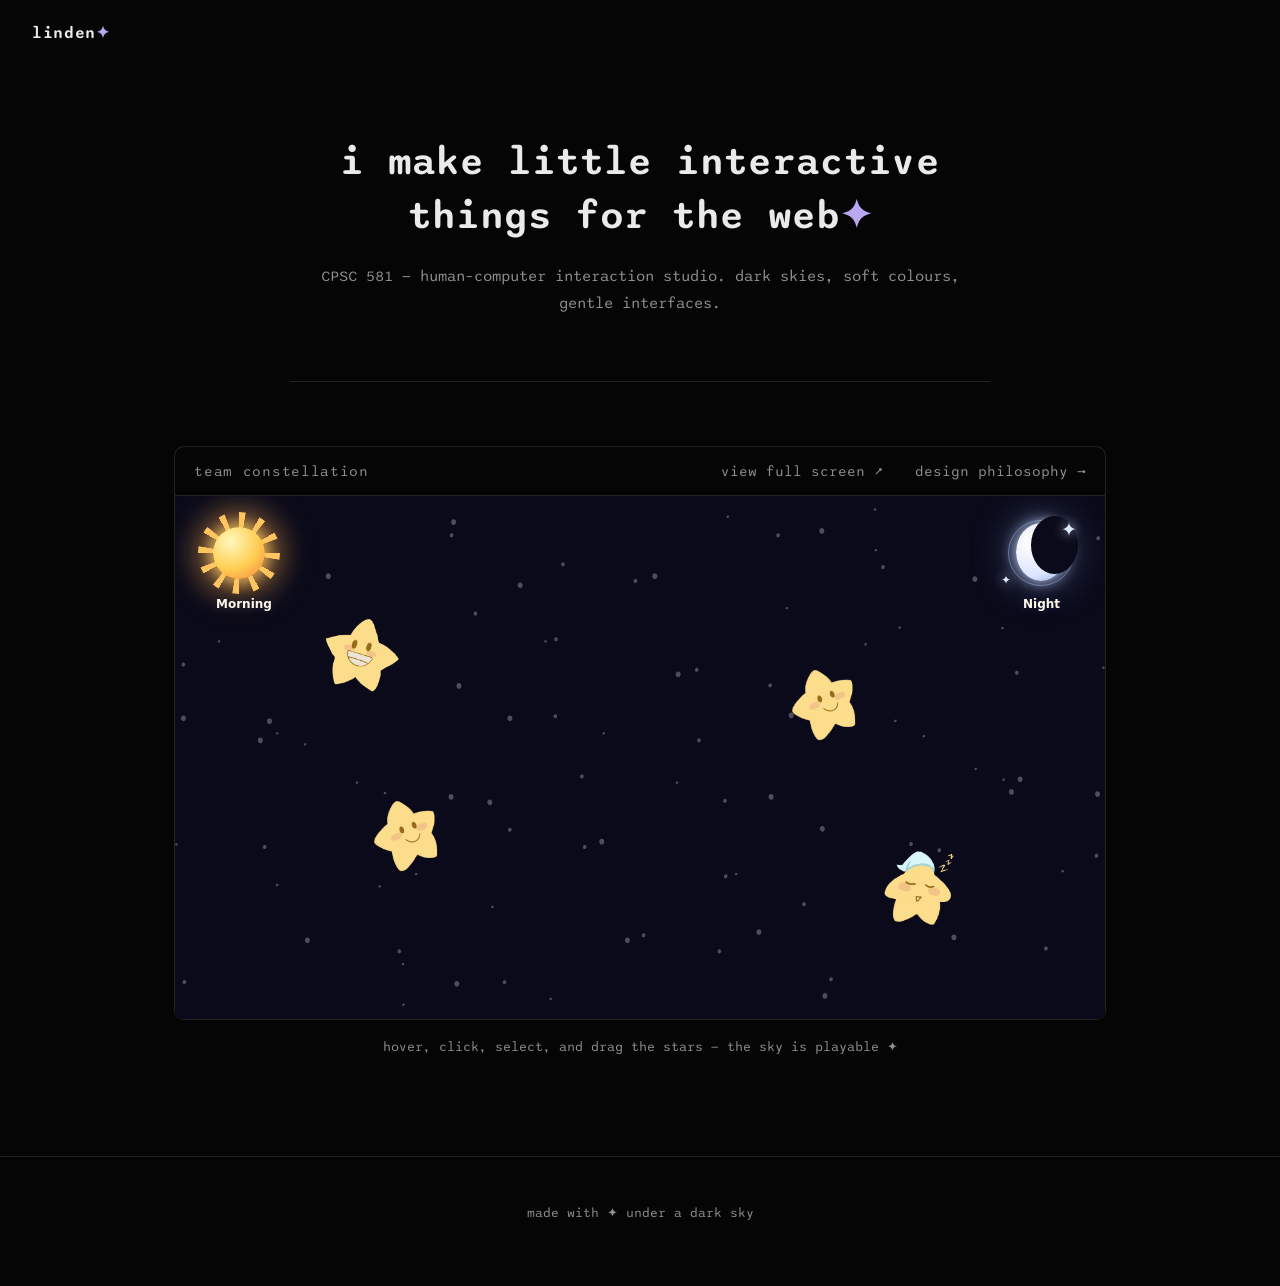
==== index.html @ afd8b371 "portfolio base" ====
<!DOCTYPE html>
<html lang="en">
<head>
  <meta charset="UTF-8">
  <meta name="viewport" content="width=device-width, initial-scale=1.0">
  <title>linden — CPSC 581 portfolio</title>
  <link rel="preconnect" href="https://fonts.googleapis.com">
  <link rel="preconnect" href="https://fonts.gstatic.com" crossorigin>
  <link href="https://fonts.googleapis.com/css2?family=Sono:ital,wght,MONO@0,200..800,0..1&display=swap" rel="stylesheet">
  <link rel="stylesheet" href="style.css">
</head>
<body>

  <header class="site-header">
    <p class="site-title">linden<span class="star">✦</span></p>
  </header>

  <main>

    <section class="intro">
      <h1>i make little interactive things for the web<span class="star">✦</span></h1>
      <p class="intro-sub">
        CPSC 581 — human–computer interaction studio. dark skies, soft colours,
        gentle interfaces.
      </p>
    </section>

    <hr class="sep">

    <section id="projects" class="project">

      <div class="project-bar">
        <span class="project-name">team constellation</span>
        <nav class="project-links">
          <a href="projects/team-constellation/index.html" target="_blank" rel="noopener">view full screen ↗</a>
          <a href="design-philosophy.html">design philosophy →</a>
        </nav>
      </div>

      <div class="project-embed">
        <iframe
          src="projects/team-constellation/index.html"
          title="Team Constellation — interactive demo"
          loading="lazy"></iframe>
      </div>

      <p class="project-caption">
        hover, click, select, and drag the stars — the sky is playable ✦
      </p>

      <!-- next project: duplicate the .project block above, no cards needed -->

    </section>

  </main>

  <footer class="site-footer">
    <p>made with ✦ under a dark sky</p>
  </footer>

</body>
</html>
---- style.css ----
/* ✦ minimal dark portfolio — Sono mono ✦ */

:root {
  --bg: #050505;          /* almost pure black */
  --text: #eaeaea;        /* light text */
  --text-dim: #8f8f8f;    /* muted grey */
  --line: #232323;        /* separator lines */
  --accent: #b9a7f2;      /* soft lavender */
  --accent-2: #f2a7cf;    /* soft pink */
}

* { box-sizing: border-box; }

html { scroll-behavior: smooth; }

body {
  margin: 0;
  min-height: 100vh;
  background: var(--bg);
  color: var(--text);
  font-family: "Sono", monospace;
  font-optical-sizing: auto;
  font-weight: 400;
  font-style: normal;
  font-variation-settings: "MONO" 1;
  line-height: 1.8;
}

.star { color: var(--accent); }

.apply-sono {
  font-family: "Sono", monospace;
  font-optical-sizing: auto;
  font-weight: 400;
  font-style: normal;
  font-variation-settings: "MONO" 1;
}

a {
  color: var(--text);
  text-decoration: none;
  transition: color 0.2s;
}

a:hover { color: var(--accent); }

/* title */
.site-header {
  padding: 1.2rem 2rem 0;
}

.site-title {
  margin: 0;
  font-weight: 600;
  letter-spacing: 0.04em;
}

/* intro */
.intro {
  max-width: 700px;
  margin: 0 auto;
  padding: 5.5rem 1.5rem 4rem;
  text-align: center;
}

.intro h1 {
  font-size: clamp(1.6rem, 4vw, 2.4rem);
  font-weight: 600;
  line-height: 1.4;
  margin: 0 0 1.2rem;
}

.intro-sub {
  color: var(--text-dim);
  margin: 0;
  font-size: 0.95rem;
}

/* line separator */
.sep {
  border: none;
  border-top: 1px solid var(--line);
  margin: 0 auto;
  max-width: 700px;
  width: calc(100% - 3rem);
}

/* project */
.project {
  max-width: 980px;
  margin: 0 auto;
  padding: 4rem 1.5rem 4rem;
}

/* top bar of the project */
.project-bar {
  display: flex;
  align-items: center;
  justify-content: space-between;
  flex-wrap: wrap;
  gap: 0.5rem 1.5rem;
  border: 1px solid var(--line);
  border-bottom: none;
  border-radius: 10px 10px 0 0;
  padding: 0.7rem 1.2rem;
  font-size: 0.88rem;
}

.project-name {
  color: var(--text-dim);
  letter-spacing: 0.05em;
}

.project-links a {
  margin-left: 1.4rem;
  color: var(--text-dim);
}

.project-links a:first-child { margin-left: 0; }

.project-links a:hover {
  color: var(--accent-2);
}

/* embed */
.project-embed {
  border: 1px solid var(--line);
  border-radius: 0 0 10px 10px;
  overflow: hidden;
}

.project-embed iframe {
  display: block;
  width: 100%;
  aspect-ratio: 16 / 9;
  border: none;
  background: #000;
}

.project-caption {
  text-align: center;
  color: var(--text-dim);
  font-size: 0.82rem;
  margin: 1rem 0 0;
}

/* footer */
.site-footer {
  border-top: 1px solid var(--line);
  margin-top: 2rem;
  padding: 2rem 1rem 3rem;
  text-align: center;
  color: var(--text-dim);
  font-size: 0.8rem;
}

/* small screens */
@media (max-width: 560px) {
  .site-header { padding: 1rem 1.2rem 0; }
  .intro { padding: 4rem 1.2rem 3rem; }
  .project { padding: 3rem 1.2rem 3rem; }
  .project-links a { margin-left: 1rem; }
}
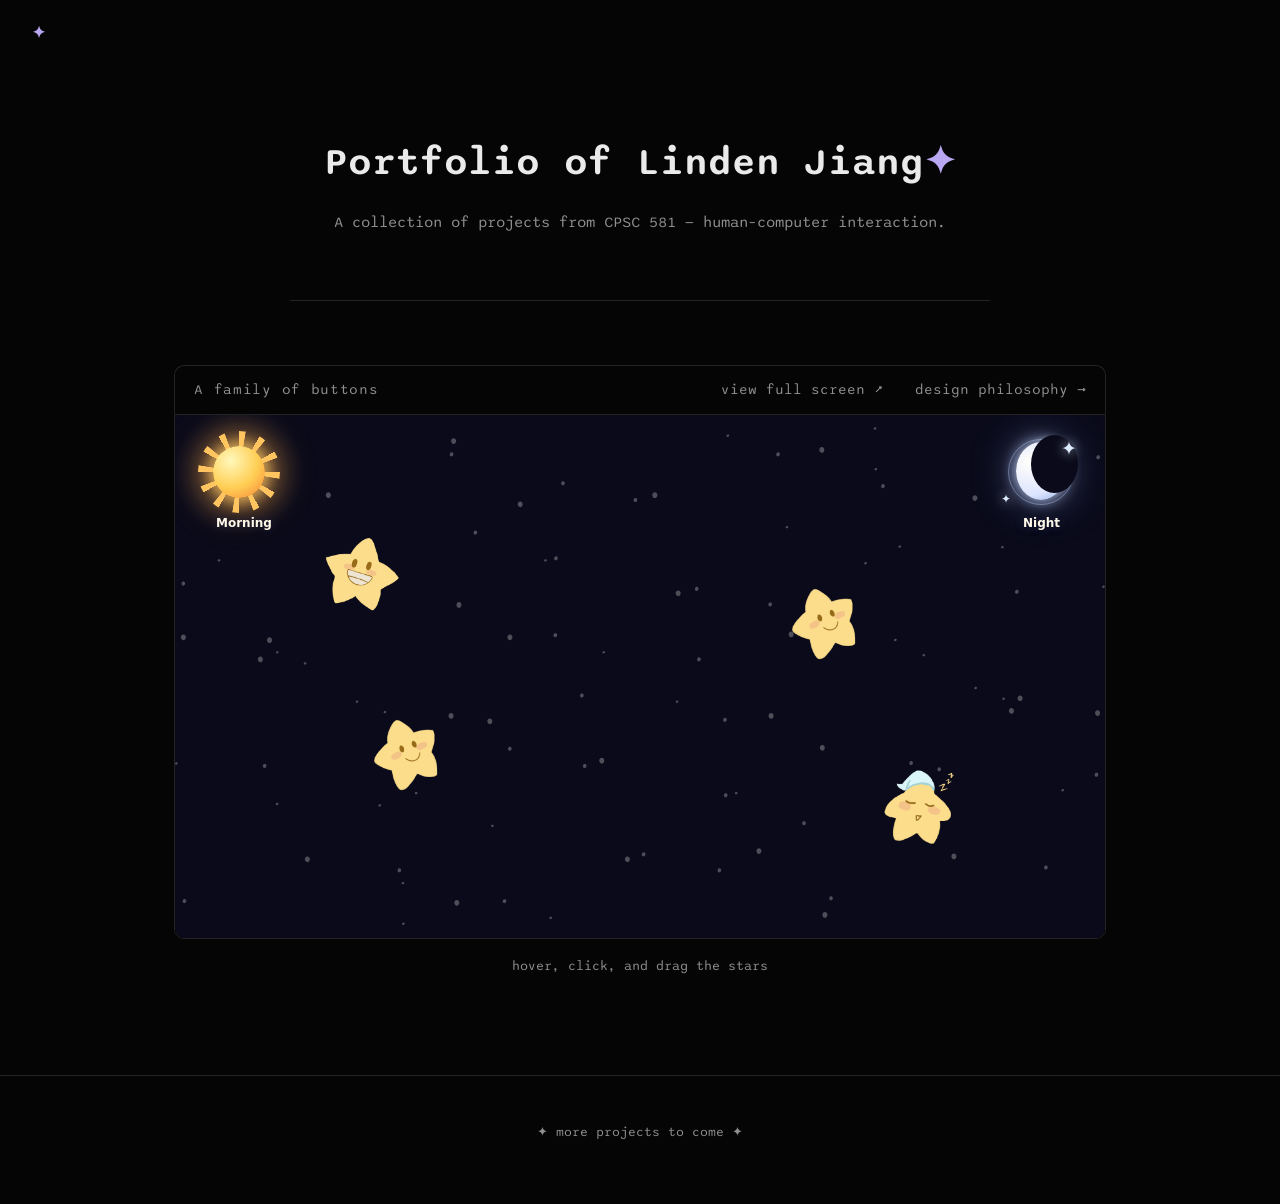
==== commit a2c18525: "titles" ====
--- a/index.html
+++ b/index.html
@@ -12,16 +12,15 @@
 <body>
 
   <header class="site-header">
-    <p class="site-title">linden<span class="star">✦</span></p>
+    <p class="site-title"><span class="star">✦</span></p>
   </header>
 
   <main>
 
     <section class="intro">
-      <h1>i make little interactive things for the web<span class="star">✦</span></h1>
+      <h1>Portfolio of Linden Jiang<span class="star">✦</span></h1>
       <p class="intro-sub">
-        CPSC 581 — human–computer interaction studio. dark skies, soft colours,
-        gentle interfaces.
+        A collection of projects from CPSC 581 — human–computer interaction.
       </p>
     </section>
 
@@ -30,7 +29,7 @@
     <section id="projects" class="project">
 
       <div class="project-bar">
-        <span class="project-name">team constellation</span>
+        <span class="project-name">A family of buttons</span>
         <nav class="project-links">
           <a href="projects/team-constellation/index.html" target="_blank" rel="noopener">view full screen ↗</a>
           <a href="design-philosophy.html">design philosophy →</a>
@@ -45,7 +44,7 @@
       </div>
 
       <p class="project-caption">
-        hover, click, select, and drag the stars — the sky is playable ✦
+        hover, click, and drag the stars
       </p>
 
       <!-- next project: duplicate the .project block above, no cards needed -->
@@ -55,7 +54,7 @@
   </main>
 
   <footer class="site-footer">
-    <p>made with ✦ under a dark sky</p>
+    <p> ✦ more projects to come ✦ </p>
   </footer>
 
 </body>
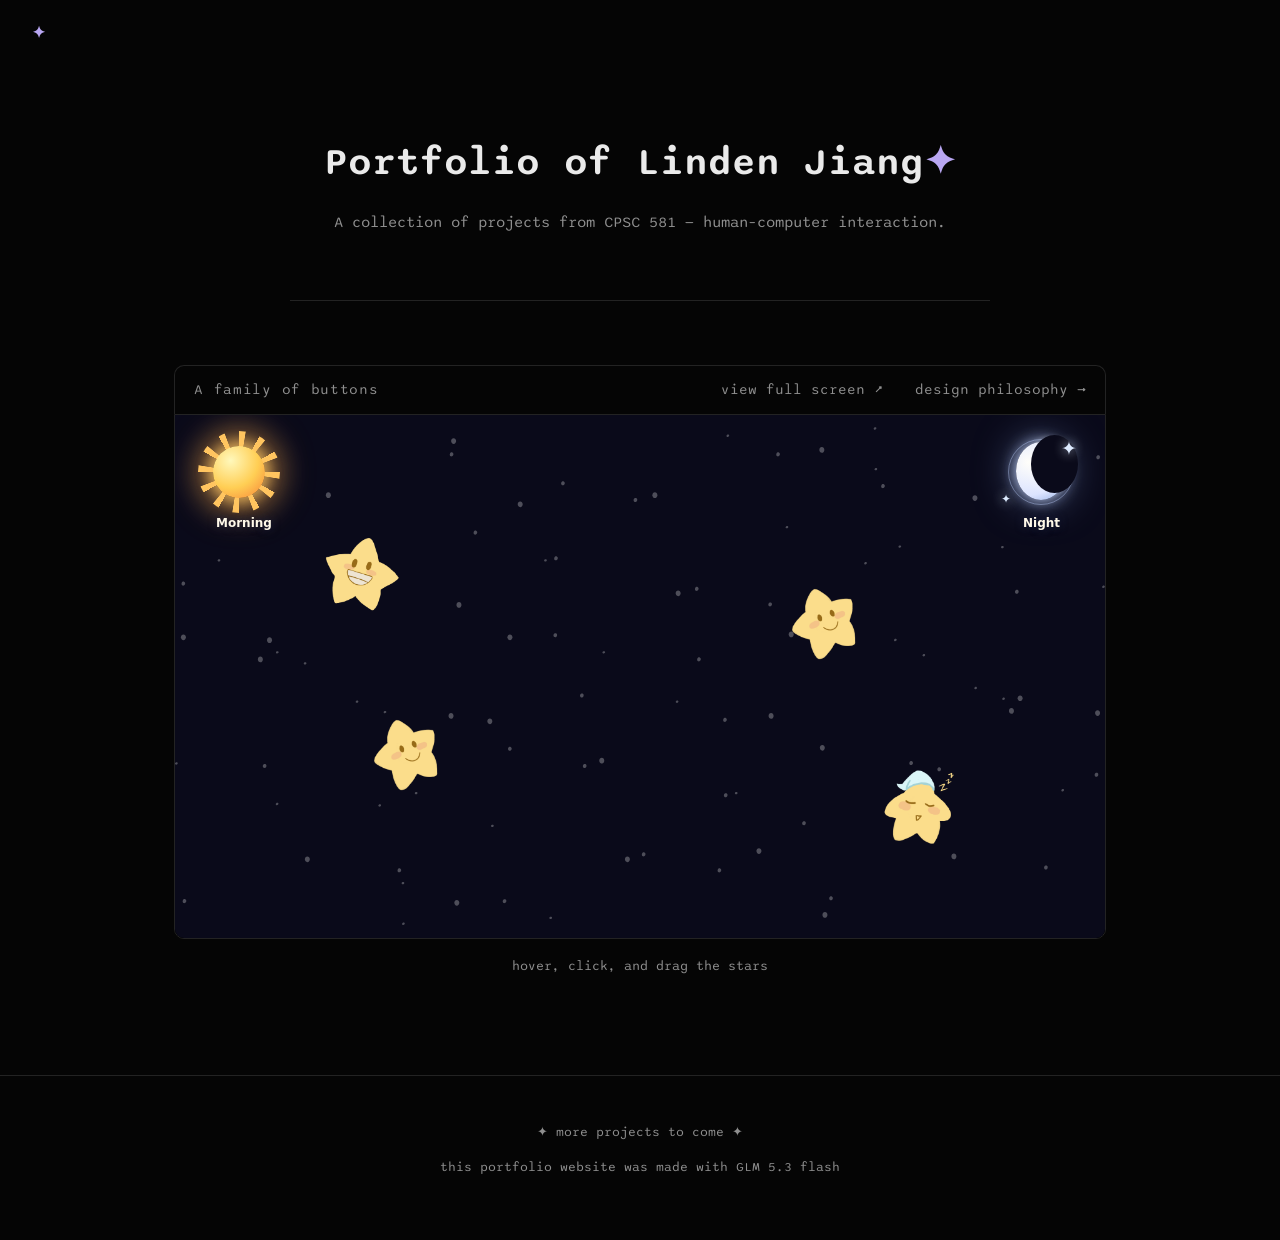
==== commit 9b9c3806: "add more design philosophy and genai usage note" ====
--- a/index.html
+++ b/index.html
@@ -7,7 +7,7 @@
   <link rel="preconnect" href="https://fonts.googleapis.com">
   <link rel="preconnect" href="https://fonts.gstatic.com" crossorigin>
   <link href="https://fonts.googleapis.com/css2?family=Sono:ital,wght,MONO@0,200..800,0..1&display=swap" rel="stylesheet">
-  <link rel="stylesheet" href="style.css">
+  <link rel="stylesheet" href="style.css?v=7">
 </head>
 <body>
 
@@ -55,6 +55,7 @@
 
   <footer class="site-footer">
     <p> ✦ more projects to come ✦ </p>
+    <p> this portfolio website was made with GLM 5.3 flash </p>
   </footer>
 
 </body>
--- a/style.css
+++ b/style.css
@@ -144,6 +144,93 @@
   margin: 1rem 0 0;
 }
 
+/* essay page (design philosophy) */
+.essay {
+  max-width: 940px;
+  margin: 0 auto;
+  padding: 4rem 1.5rem 3rem;
+}
+
+.sep-wide { max-width: 940px; }
+
+.essay p {
+  color: var(--text-dim);
+  margin: 0 0 1.5rem;
+}
+
+.essay ul,
+.essay ol,
+.essay li {
+  color: var(--text-dim);
+}
+
+/* image below the paragraphs */
+.essay-figure {
+  text-align: center;
+  margin: 2.5rem 0 0;
+}
+
+.essay-figure img {
+  width: min(520px, 100%);
+  height: auto;
+  border: 1px solid var(--line);
+  border-radius: 8px;
+}
+
+/* essay headings + list spacing */
+.essay h4 {
+  color: var(--text);
+  margin: 2rem 0 0.4rem;
+}
+
+.essay ul {
+  padding-left: 1.4rem;
+  margin: 0 0 1.5rem;
+}
+
+.essay li {
+  margin: 0 0 0.3rem;
+}
+
+/* horizontal thumbnail strip of all star drawings */
+/* breaks out of the text column to use the full page width */
+.star-lineup {
+  text-align: center;
+  margin: 4rem calc(-50vw + 50%);
+}
+
+.thumbnail-strip {
+  display: flex;
+  flex-wrap: nowrap;
+  align-items: flex-end;
+  justify-content: center;
+  overflow-x: auto;
+  padding: 0.5rem 1rem;
+  scrollbar-width: thin;
+  scrollbar-color: var(--line) transparent;
+}
+
+.thumbnail-strip img {
+  flex: 0 0 auto;
+  width: clamp(32px, 3.4vw, 48px);
+  height: auto;
+  margin-right: clamp(0.25rem, 1vw, 0.7rem);
+  transition: transform 0.25s ease;
+}
+
+.thumbnail-strip img:last-of-type { margin-right: 0; }
+
+.thumbnail-strip img:hover {
+  transform: translateY(-4px);
+}
+
+.star-lineup figcaption {
+  text-align: center;
+  color: var(--text-dim);
+  font-size: 0.82rem;
+  padding-top: 0.6rem;
+}
+
 /* footer */
 .site-footer {
   border-top: 1px solid var(--line);
